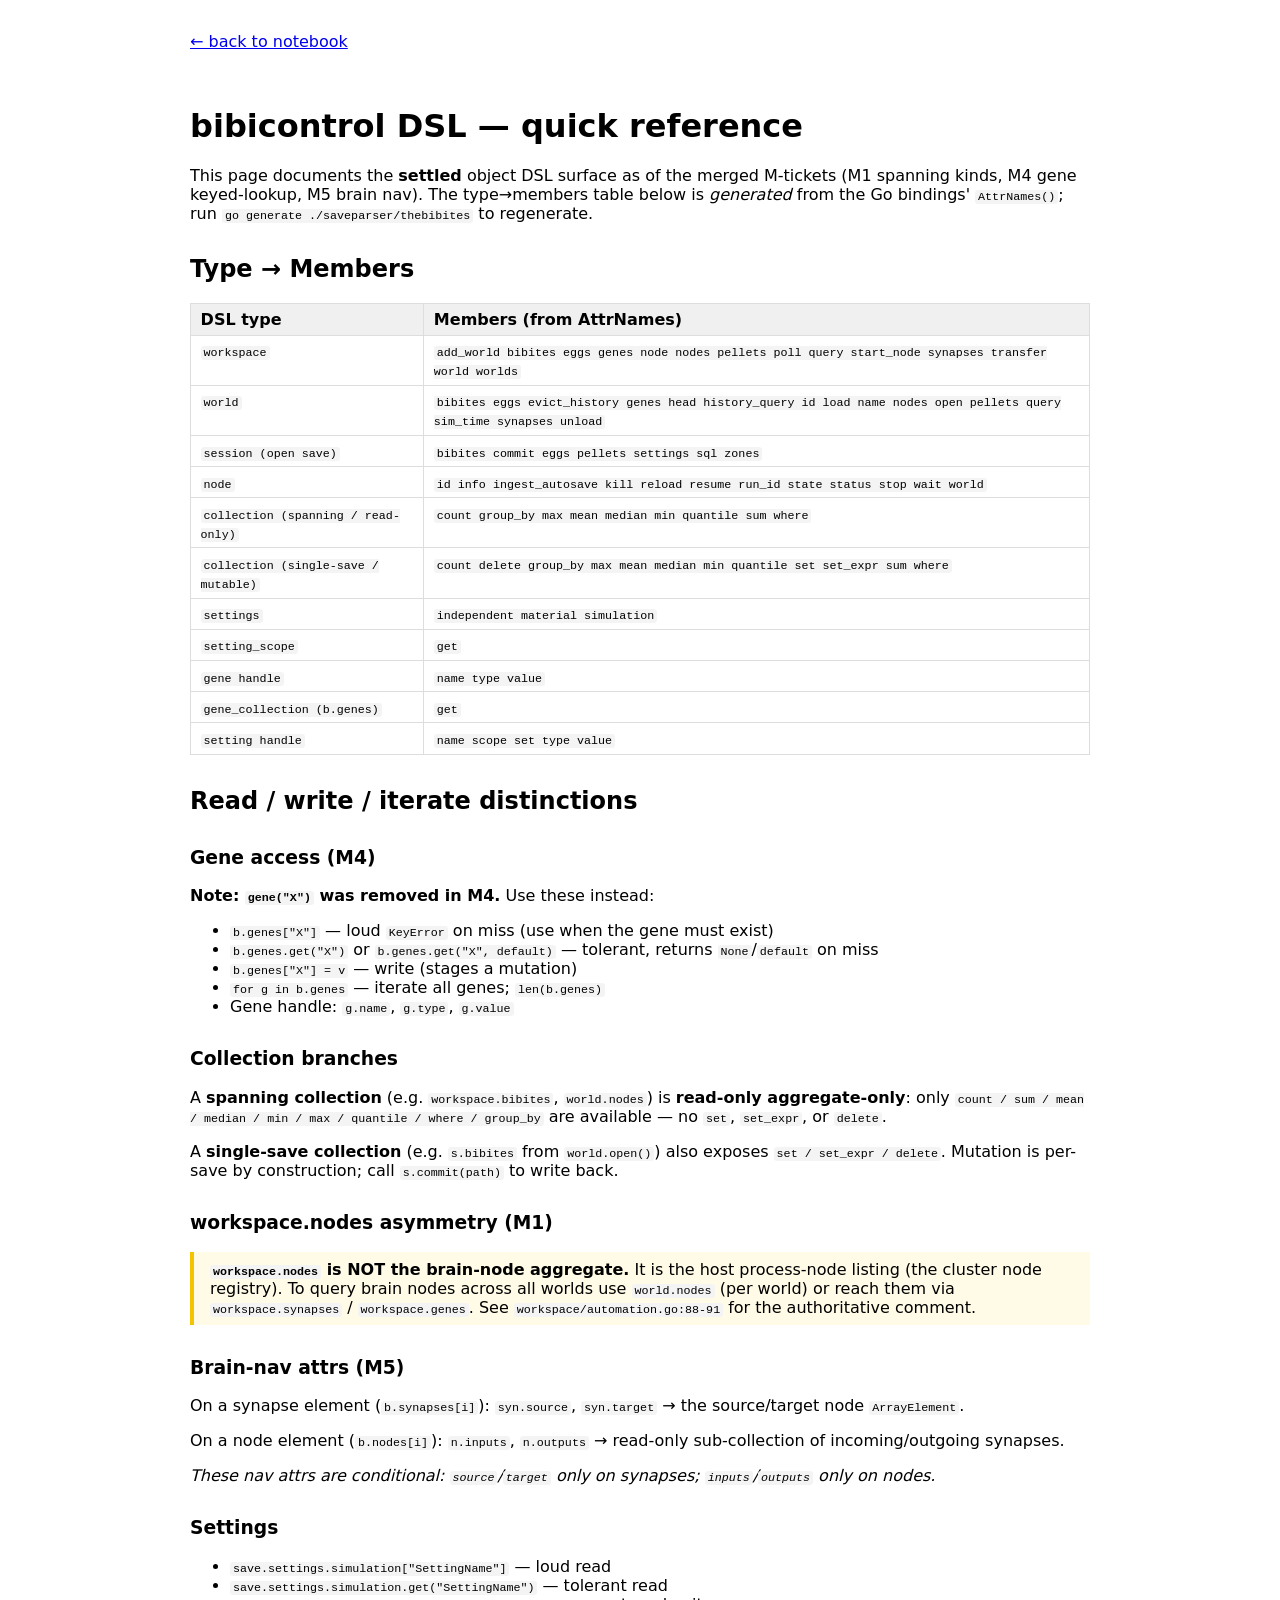
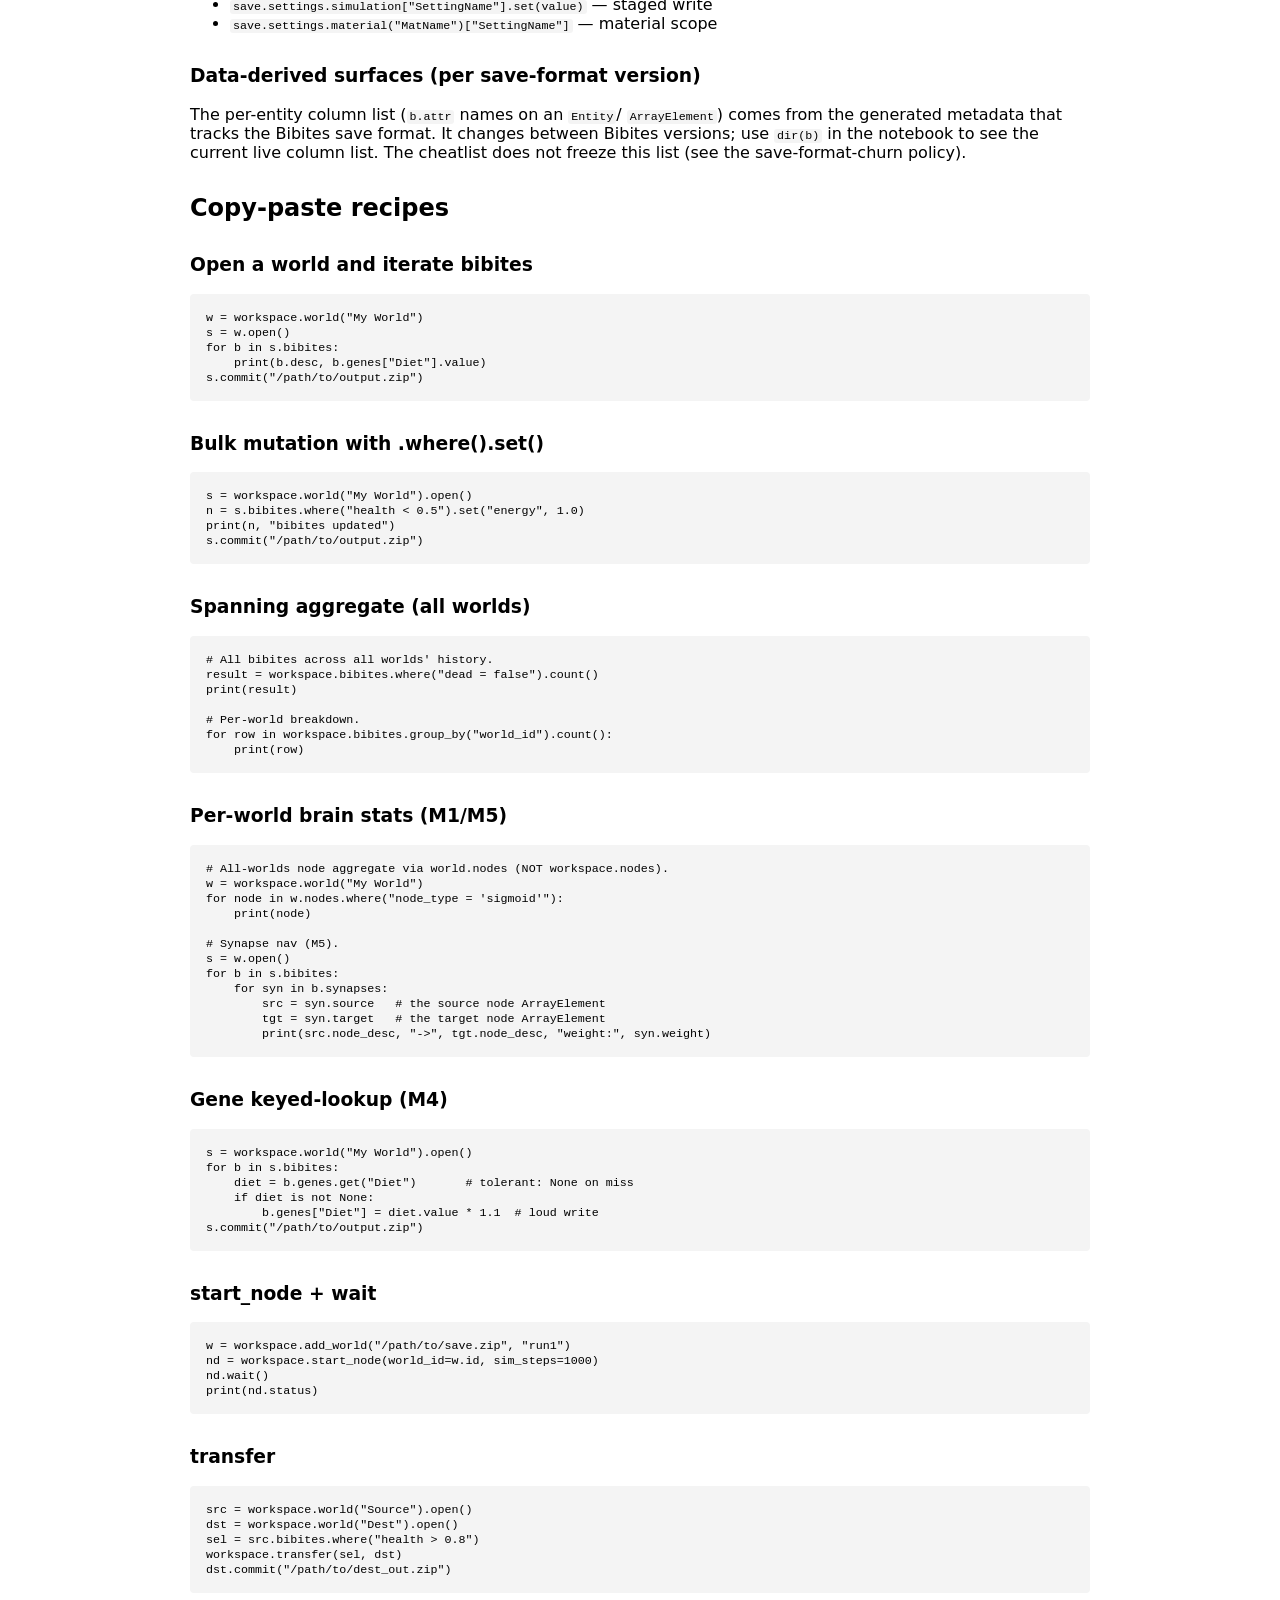
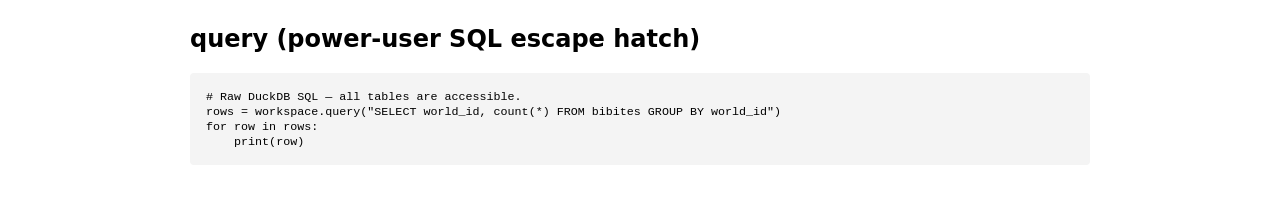
==== api/web/cheatlist.html @ 62f0e0d0 "feat(M2): generated DSL cheatlist + cross-check test - cmd/gen_dsl_cheatlist: new generator wired vi" ====
<!DOCTYPE html>
<html lang="en">
<head>
<meta charset="UTF-8">
<meta name="viewport" content="width=device-width, initial-scale=1.0">
<title>bibicontrol — DSL cheatlist</title>
<style>
body { font-family: system-ui, sans-serif; max-width: 900px; margin: 2rem auto; padding: 0 1rem; }
h1, h2, h3 { margin-top: 2rem; }
code { background: #f4f4f4; padding: 0 0.25em; border-radius: 3px; font-size: 0.9em; }
pre { background: #f4f4f4; padding: 1rem; overflow-x: auto; border-radius: 4px; }
pre code { background: none; padding: 0; }
table.cl-members { border-collapse: collapse; width: 100%; }
table.cl-members th, table.cl-members td { text-align: left; padding: 0.35rem 0.6rem; border: 1px solid #ddd; vertical-align: top; }
table.cl-members thead { background: #f0f0f0; }
.note { background: #fffbe6; border-left: 4px solid #f5c400; padding: 0.5rem 1rem; margin: 1rem 0; }
a.back { display: inline-block; margin-bottom: 1.5rem; }
</style>
</head>
<body>
<a class="back" href="/">&#8592; back to notebook</a>
<h1>bibicontrol DSL — quick reference</h1>
<p>
  This page documents the <strong>settled</strong> object DSL surface as of the merged
  M-tickets (M1 spanning kinds, M4 gene keyed-lookup, M5 brain nav).
  The type&rarr;members table below is <em>generated</em> from the Go bindings'
  <code>AttrNames()</code>; run <code>go generate ./saveparser/thebibites</code> to regenerate.
</p>

<h2>Type &rarr; Members</h2>

<!-- GENERATED: do not edit -->
<!-- Members generated from Go AttrNames() by cmd/gen_dsl_cheatlist. -->
<!-- Do not edit between the GENERATED fences; run go generate ./saveparser/thebibites to regenerate. -->
<table class="cl-members">
<thead><tr><th>DSL type</th><th>Members (from AttrNames)</th></tr></thead>
<tbody>
<tr><td><code>workspace</code></td><td><code>add_world  bibites  eggs  genes  node  nodes  pellets  poll  query  start_node  synapses  transfer  world  worlds</code></td></tr>
<tr><td><code>world</code></td><td><code>bibites  eggs  evict_history  genes  head  history_query  id  load  name  nodes  open  pellets  query  sim_time  synapses  unload</code></td></tr>
<tr><td><code>session (open save)</code></td><td><code>bibites  commit  eggs  pellets  settings  sql  zones</code></td></tr>
<tr><td><code>node</code></td><td><code>id  info  ingest_autosave  kill  reload  resume  run_id  state  status  stop  wait  world</code></td></tr>
<tr><td><code>collection (spanning / read-only)</code></td><td><code>count  group_by  max  mean  median  min  quantile  sum  where</code></td></tr>
<tr><td><code>collection (single-save / mutable)</code></td><td><code>count  delete  group_by  max  mean  median  min  quantile  set  set_expr  sum  where</code></td></tr>
<tr><td><code>settings</code></td><td><code>independent  material  simulation</code></td></tr>
<tr><td><code>setting_scope</code></td><td><code>get</code></td></tr>
<tr><td><code>gene handle</code></td><td><code>name  type  value</code></td></tr>
<tr><td><code>gene_collection (b.genes)</code></td><td><code>get</code></td></tr>
<tr><td><code>setting handle</code></td><td><code>name  scope  set  type  value</code></td></tr>
</tbody>
</table>
<!-- /GENERATED -->

<h2>Read / write / iterate distinctions</h2>

<h3>Gene access (M4)</h3>
<p><strong>Note: <code>gene("X")</code> was removed in M4.</strong> Use these instead:</p>
<ul>
  <li><code>b.genes["X"]</code> &mdash; loud <code>KeyError</code> on miss (use when the gene must exist)</li>
  <li><code>b.genes.get("X")</code> or <code>b.genes.get("X", default)</code> &mdash; tolerant, returns <code>None</code>/<code>default</code> on miss</li>
  <li><code>b.genes["X"] = v</code> &mdash; write (stages a mutation)</li>
  <li><code>for g in b.genes</code> &mdash; iterate all genes; <code>len(b.genes)</code></li>
  <li>Gene handle: <code>g.name</code>, <code>g.type</code>, <code>g.value</code></li>
</ul>

<h3>Collection branches</h3>
<p>
  A <strong>spanning collection</strong> (e.g. <code>workspace.bibites</code>, <code>world.nodes</code>)
  is <strong>read-only aggregate-only</strong>: only <code>count / sum / mean / median / min / max /
  quantile / where / group_by</code> are available &mdash; no <code>set</code>, <code>set_expr</code>,
  or <code>delete</code>.
</p>
<p>
  A <strong>single-save collection</strong> (e.g. <code>s.bibites</code> from <code>world.open()</code>)
  also exposes <code>set / set_expr / delete</code>.
  Mutation is per-save by construction; call <code>s.commit(path)</code> to write back.
</p>

<h3>workspace.nodes asymmetry (M1)</h3>
<div class="note">
  <strong><code>workspace.nodes</code> is NOT the brain-node aggregate.</strong>
  It is the host process-node listing (the cluster node registry).
  To query brain nodes across all worlds use <code>world.nodes</code> (per world)
  or reach them via <code>workspace.synapses</code> / <code>workspace.genes</code>.
  See <code>workspace/automation.go:88-91</code> for the authoritative comment.
</div>

<h3>Brain-nav attrs (M5)</h3>
<p>On a synapse element (<code>b.synapses[i]</code>): <code>syn.source</code>, <code>syn.target</code>
&rarr; the source/target node <code>ArrayElement</code>.</p>
<p>On a node element (<code>b.nodes[i]</code>): <code>n.inputs</code>, <code>n.outputs</code>
&rarr; read-only sub-collection of incoming/outgoing synapses.</p>
<p><em>These nav attrs are conditional: <code>source</code>/<code>target</code> only on synapses;
<code>inputs</code>/<code>outputs</code> only on nodes.</em></p>

<h3>Settings</h3>
<ul>
  <li><code>save.settings.simulation["SettingName"]</code> &mdash; loud read</li>
  <li><code>save.settings.simulation.get("SettingName")</code> &mdash; tolerant read</li>
  <li><code>save.settings.simulation["SettingName"].set(value)</code> &mdash; staged write</li>
  <li><code>save.settings.material("MatName")["SettingName"]</code> &mdash; material scope</li>
</ul>

<h3>Data-derived surfaces (per save-format version)</h3>
<p>
  The per-entity column list (<code>b.attr</code> names on an <code>Entity</code>/
  <code>ArrayElement</code>) comes from the generated metadata that tracks the Bibites
  save format. It changes between Bibites versions; use
  <code>dir(b)</code> in the notebook to see the current live column list.
  The cheatlist does not freeze this list (see the save-format-churn policy).
</p>

<h2>Copy-paste recipes</h2>

<h3>Open a world and iterate bibites</h3>
<pre><code>w = workspace.world("My World")
s = w.open()
for b in s.bibites:
    print(b.desc, b.genes["Diet"].value)
s.commit("/path/to/output.zip")
</code></pre>

<h3>Bulk mutation with .where().set()</h3>
<pre><code>s = workspace.world("My World").open()
n = s.bibites.where("health &lt; 0.5").set("energy", 1.0)
print(n, "bibites updated")
s.commit("/path/to/output.zip")
</code></pre>

<h3>Spanning aggregate (all worlds)</h3>
<pre><code># All bibites across all worlds' history.
result = workspace.bibites.where("dead = false").count()
print(result)

# Per-world breakdown.
for row in workspace.bibites.group_by("world_id").count():
    print(row)
</code></pre>

<h3>Per-world brain stats (M1/M5)</h3>
<pre><code># All-worlds node aggregate via world.nodes (NOT workspace.nodes).
w = workspace.world("My World")
for node in w.nodes.where("node_type = 'sigmoid'"):
    print(node)

# Synapse nav (M5).
s = w.open()
for b in s.bibites:
    for syn in b.synapses:
        src = syn.source   # the source node ArrayElement
        tgt = syn.target   # the target node ArrayElement
        print(src.node_desc, "->", tgt.node_desc, "weight:", syn.weight)
</code></pre>

<h3>Gene keyed-lookup (M4)</h3>
<pre><code>s = workspace.world("My World").open()
for b in s.bibites:
    diet = b.genes.get("Diet")       # tolerant: None on miss
    if diet is not None:
        b.genes["Diet"] = diet.value * 1.1  # loud write
s.commit("/path/to/output.zip")
</code></pre>

<h3>start_node + wait</h3>
<pre><code>w = workspace.add_world("/path/to/save.zip", "run1")
nd = workspace.start_node(world_id=w.id, sim_steps=1000)
nd.wait()
print(nd.status)
</code></pre>

<h3>transfer</h3>
<pre><code>src = workspace.world("Source").open()
dst = workspace.world("Dest").open()
sel = src.bibites.where("health &gt; 0.8")
workspace.transfer(sel, dst)
dst.commit("/path/to/dest_out.zip")
</code></pre>

<h2>query (power-user SQL escape hatch)</h2>
<pre><code># Raw DuckDB SQL — all tables are accessible.
rows = workspace.query("SELECT world_id, count(*) FROM bibites GROUP BY world_id")
for row in rows:
    print(row)
</code></pre>

</body>
</html>
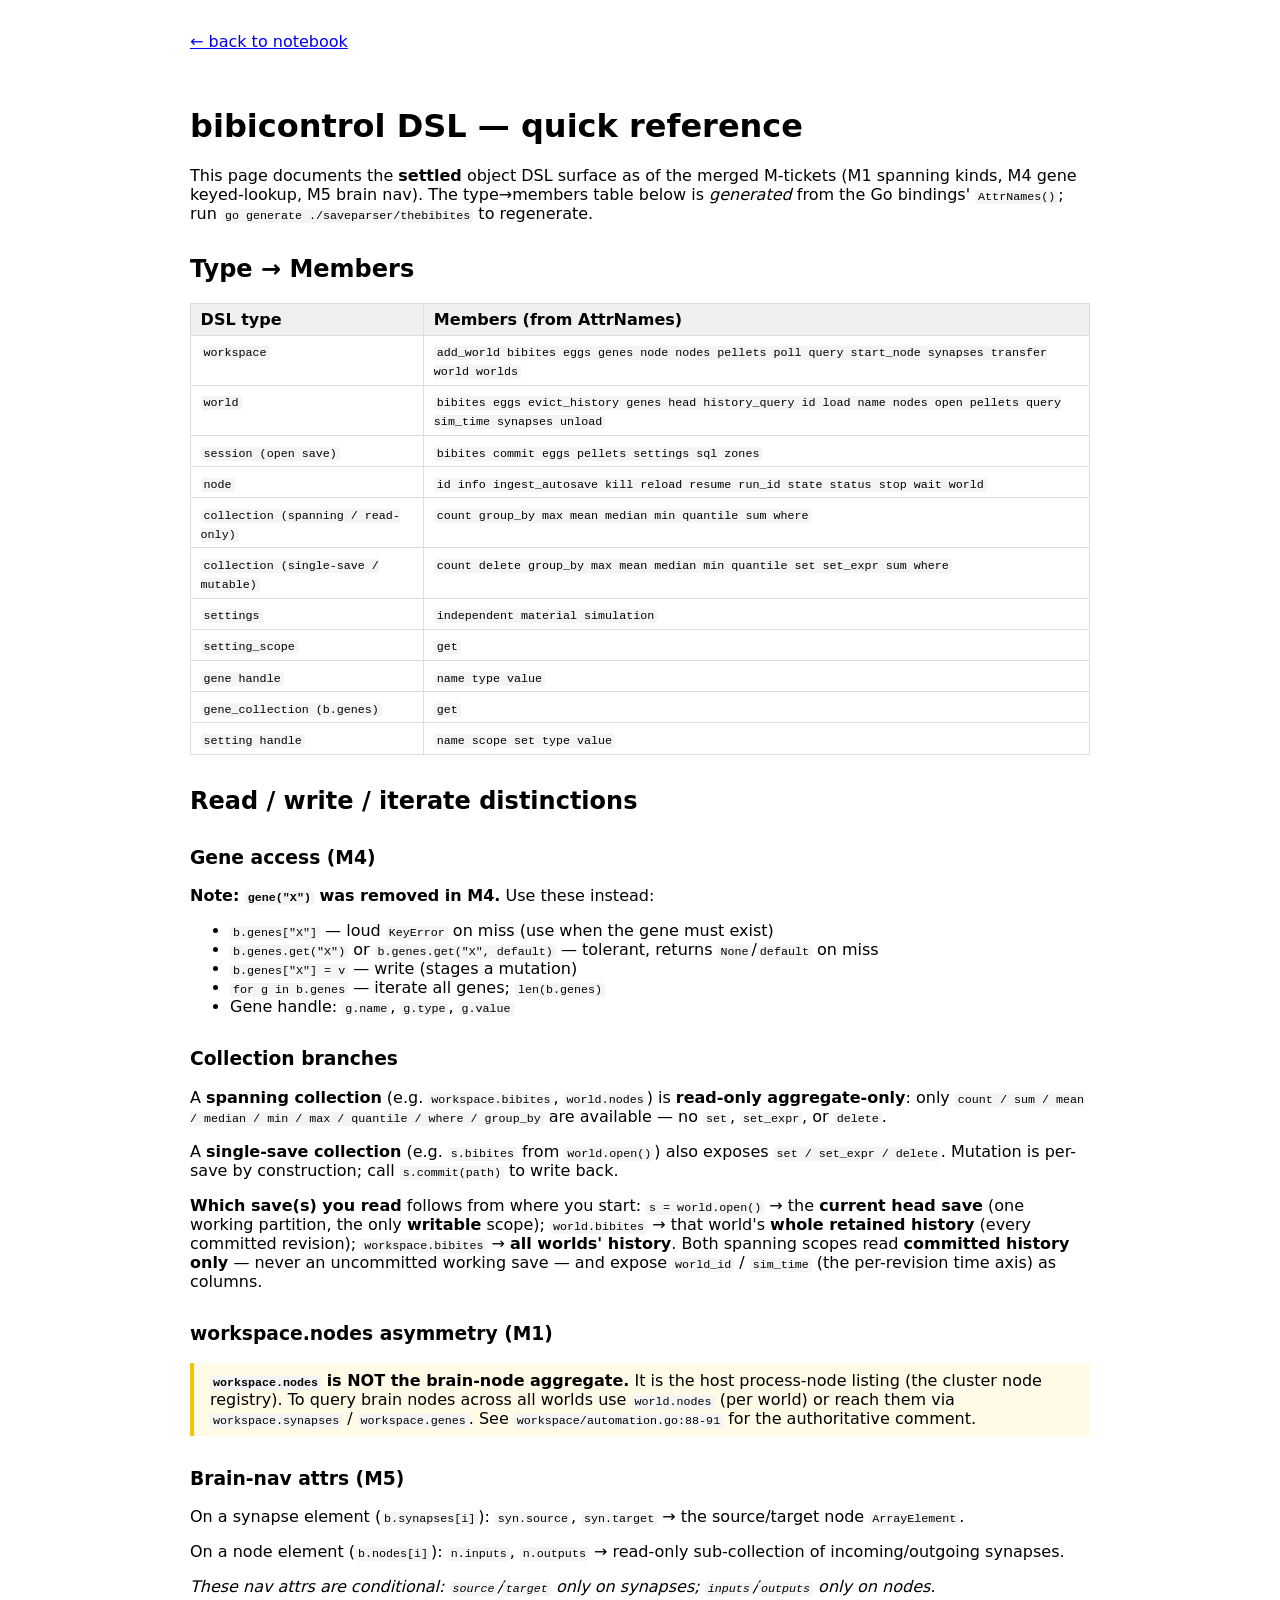
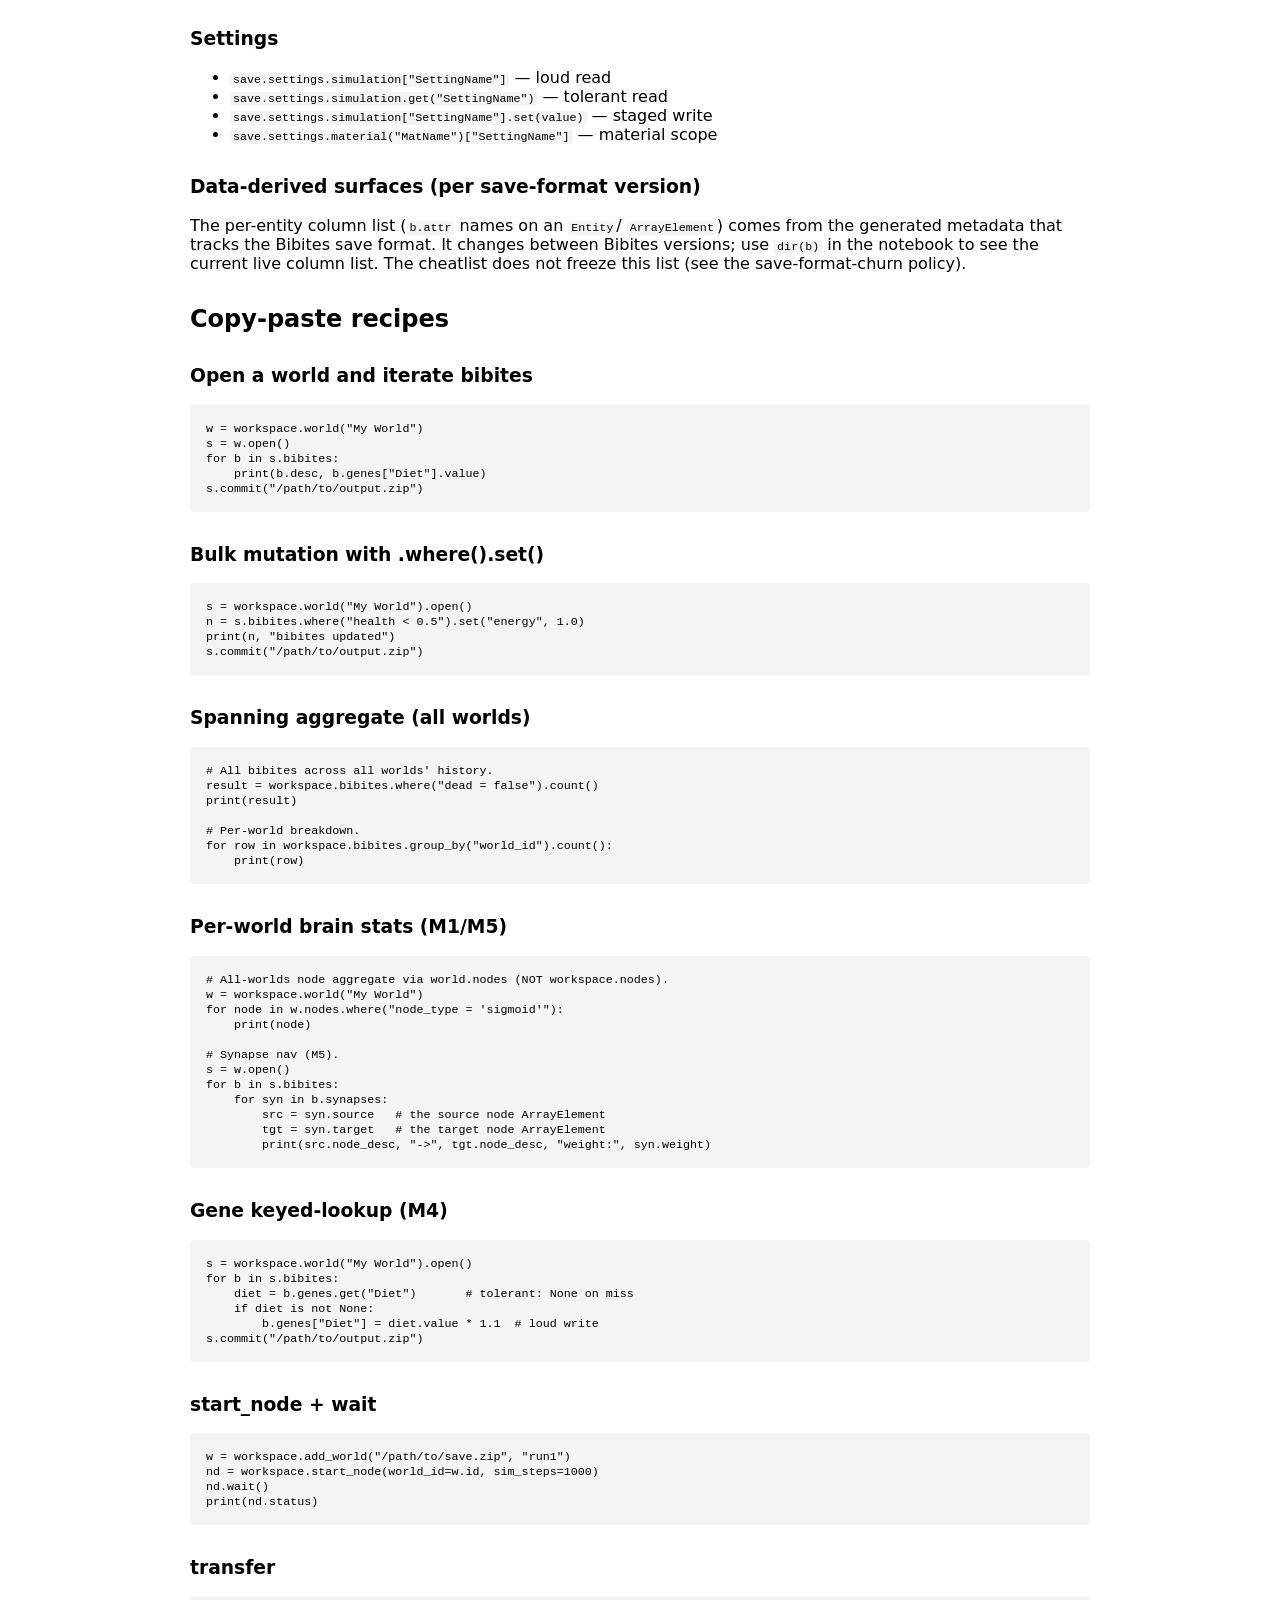
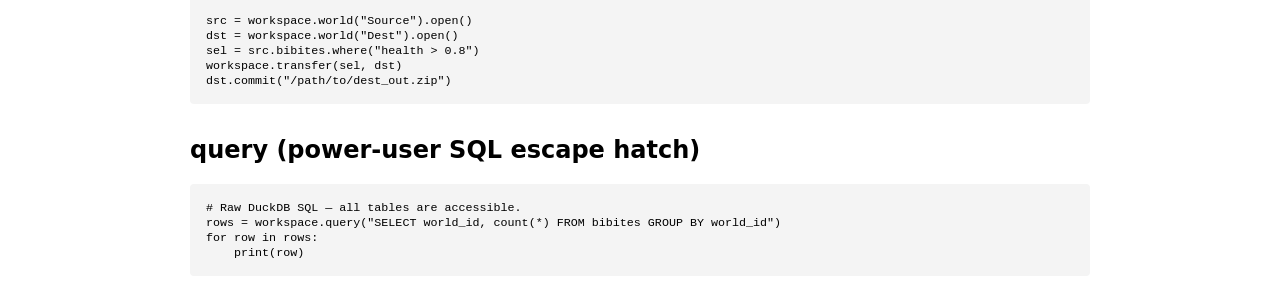
==== commit 1199b8bc: "docs(cheatlist): note current-save vs world/workspace history scope Add a "which save(s) you read" l" ====
--- a/api/web/cheatlist.html
+++ b/api/web/cheatlist.html
@@ -73,6 +73,17 @@
   A <strong>single-save collection</strong> (e.g. <code>s.bibites</code> from <code>world.open()</code>)
   also exposes <code>set / set_expr / delete</code>.
   Mutation is per-save by construction; call <code>s.commit(path)</code> to write back.
+</p>
+<p>
+  <strong>Which save(s) you read</strong> follows from where you start:
+  <code>s = world.open()</code> &rarr; the <strong>current head save</strong> (one working
+  partition, the only <strong>writable</strong> scope);
+  <code>world.bibites</code> &rarr; that world's <strong>whole retained history</strong>
+  (every committed revision);
+  <code>workspace.bibites</code> &rarr; <strong>all worlds' history</strong>.
+  Both spanning scopes read <strong>committed history only</strong> &mdash; never an
+  uncommitted working save &mdash; and expose <code>world_id</code> / <code>sim_time</code>
+  (the per-revision time axis) as columns.
 </p>
 
 <h3>workspace.nodes asymmetry (M1)</h3>
